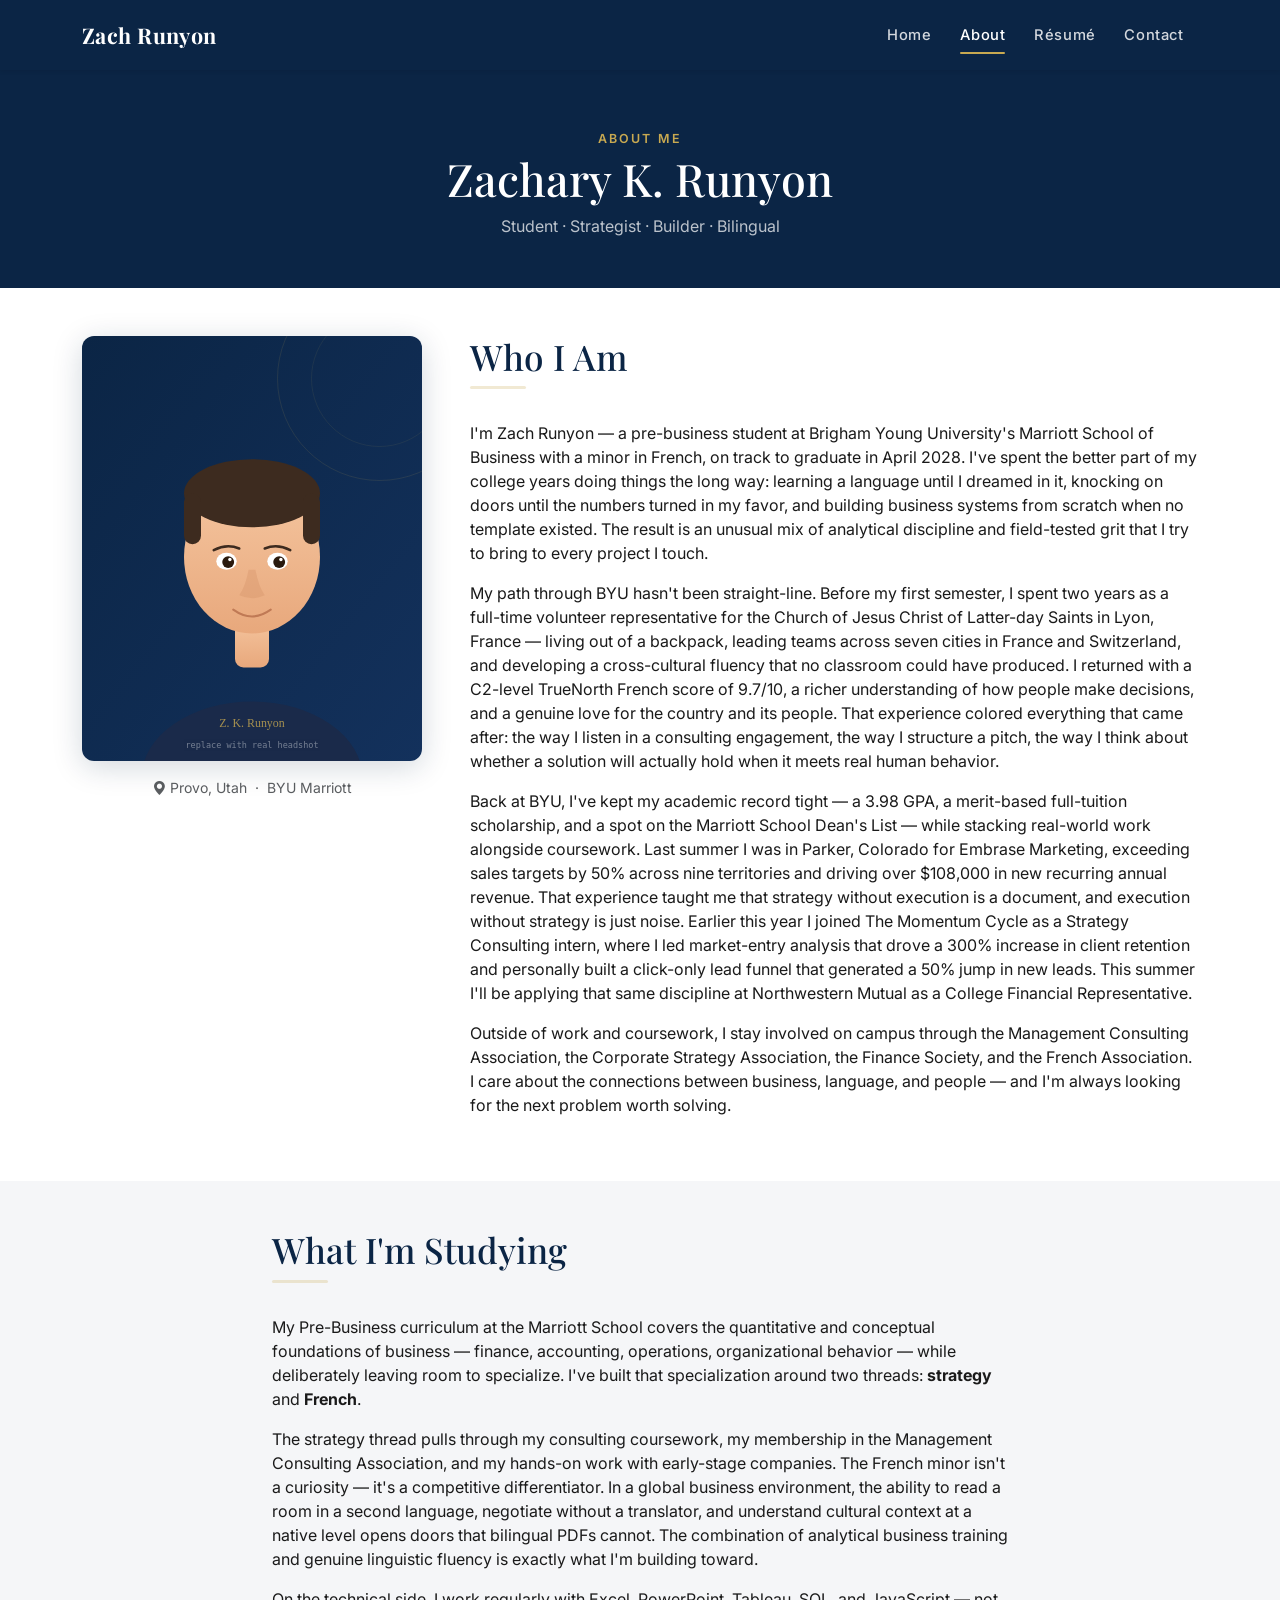
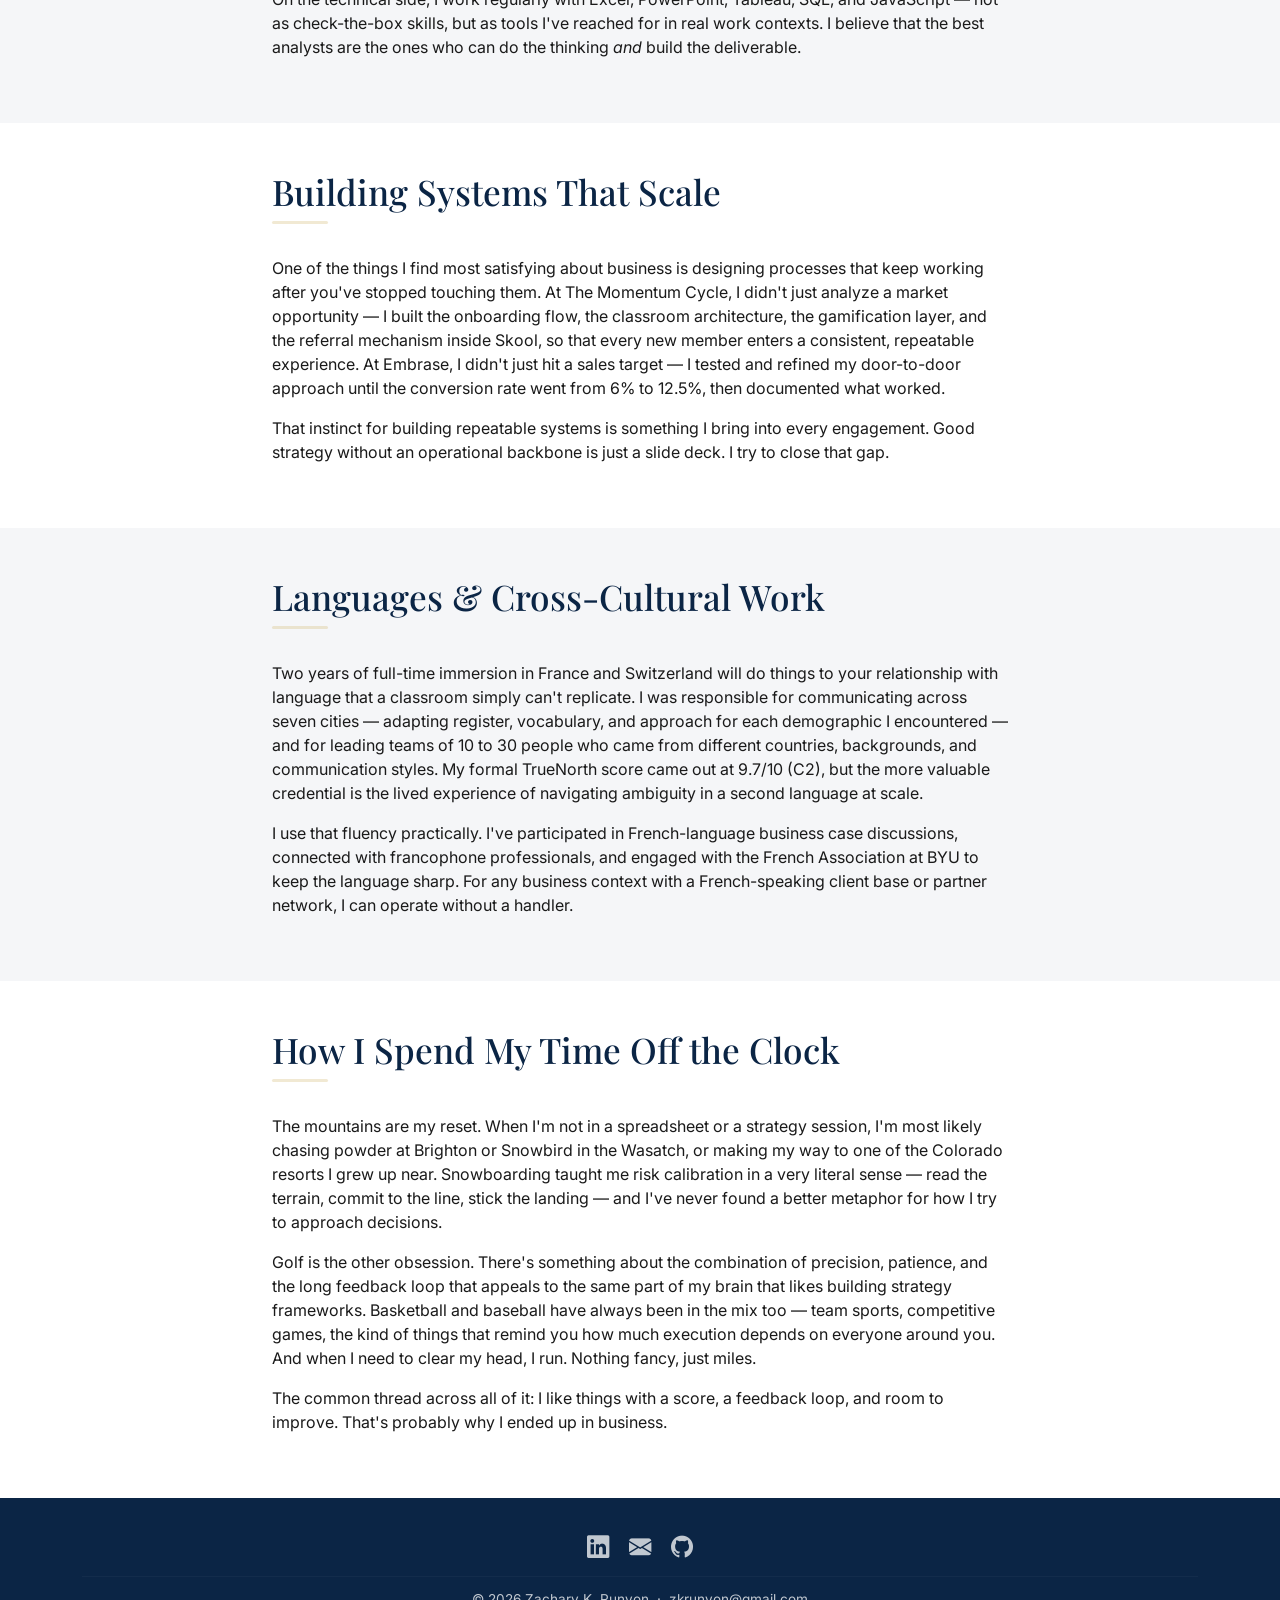
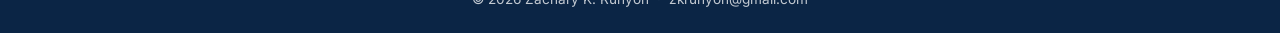
==== about.html @ 5d21259c "Add files via upload" ====
<!DOCTYPE html>
<html lang="en">
<head>
  <meta charset="UTF-8" />
  <meta name="viewport" content="width=device-width, initial-scale=1.0" />
  <title>About — Zach Runyon</title>
  <meta name="description" content="Learn about Zachary K. Runyon — BYU Marriott student, bilingual strategist with two years in France, sales professional, and outdoor enthusiast." />

  <link rel="stylesheet" href="https://cdn.jsdelivr.net/npm/bootstrap@5.3.3/dist/css/bootstrap.min.css" />
  <link rel="stylesheet" href="https://cdn.jsdelivr.net/npm/bootstrap-icons@1.11.3/font/bootstrap-icons.min.css" />
  <link rel="stylesheet" href="assets/css/pro.css" />
</head>
<body>

  <!-- ============ NAVBAR ============ -->
  <nav class="navbar navbar-expand-lg sticky-top shadow-sm">
    <div class="container">
      <a class="navbar-brand" href="index.html">Zach Runyon</a>
      <button class="navbar-toggler" type="button" data-bs-toggle="collapse" data-bs-target="#mainNav" aria-controls="mainNav" aria-expanded="false" aria-label="Toggle navigation">
        <span class="navbar-toggler-icon"></span>
      </button>
      <div class="collapse navbar-collapse" id="mainNav">
        <ul class="navbar-nav ms-auto">
          <li class="nav-item"><a class="nav-link" href="index.html">Home</a></li>
          <li class="nav-item"><a class="nav-link active" href="about.html">About</a></li>
          <li class="nav-item"><a class="nav-link" href="resume.html">Résumé</a></li>
          <li class="nav-item"><a class="nav-link" href="contact.html">Contact</a></li>
        </ul>
      </div>
    </div>
  </nav>

  <main>

    <!-- ============ PAGE HEADER ============ -->
    <section style="background-color: var(--navy); padding: 60px 0 50px;">
      <div class="container text-center text-white">
        <p class="text-uppercase mb-1" style="color: var(--gold); font-size:0.78rem; letter-spacing:0.18em; font-weight:600;">About Me</p>
        <h1 class="section-heading" style="color:#fff; font-size: clamp(2rem,4vw,2.8rem);">Zachary K. Runyon</h1>
        <p class="mb-0" style="color:rgba(255,255,255,0.72); max-width:520px; margin:0 auto; font-size:1rem;">Student · Strategist · Builder · Bilingual</p>
      </div>
    </section>

    <!-- ============ BIO ============ -->
    <section class="py-5" id="bio">
      <div class="container">
        <div class="row g-5 align-items-start">

          <!-- Portrait -->
          <div class="col-lg-4">
            <div class="portrait-wrap">
              <!-- TODO: replace with real headshot -->
              <img
                src="assets/img/portrait.svg"
                alt="Portrait of Zachary K. Runyon"
                onerror="this.src='assets/img/portrait.svg'"
              />
            </div>
            <div class="mt-3 text-center text-muted small">
              <i class="bi bi-geo-alt-fill me-1"></i>Provo, Utah &nbsp;·&nbsp; BYU Marriott
            </div>
          </div>

          <!-- Bio prose -->
          <div class="col-lg-8">
            <h2 class="section-heading mb-1">Who I Am</h2>
            <hr class="section-heading-rule" />

            <p>I'm Zach Runyon — a pre-business student at Brigham Young University's Marriott School of Business with a minor in French, on track to graduate in April 2028. I've spent the better part of my college years doing things the long way: learning a language until I dreamed in it, knocking on doors until the numbers turned in my favor, and building business systems from scratch when no template existed. The result is an unusual mix of analytical discipline and field-tested grit that I try to bring to every project I touch.</p>

            <p>My path through BYU hasn't been straight-line. Before my first semester, I spent two years as a full-time volunteer representative for the Church of Jesus Christ of Latter-day Saints in Lyon, France — living out of a backpack, leading teams across seven cities in France and Switzerland, and developing a cross-cultural fluency that no classroom could have produced. I returned with a C2-level TrueNorth French score of 9.7/10, a richer understanding of how people make decisions, and a genuine love for the country and its people. That experience colored everything that came after: the way I listen in a consulting engagement, the way I structure a pitch, the way I think about whether a solution will actually hold when it meets real human behavior.</p>

            <p>Back at BYU, I've kept my academic record tight — a 3.98 GPA, a merit-based full-tuition scholarship, and a spot on the Marriott School Dean's List — while stacking real-world work alongside coursework. Last summer I was in Parker, Colorado for Embrase Marketing, exceeding sales targets by 50% across nine territories and driving over $108,000 in new recurring annual revenue. That experience taught me that strategy without execution is a document, and execution without strategy is just noise. Earlier this year I joined The Momentum Cycle as a Strategy Consulting intern, where I led market-entry analysis that drove a 300% increase in client retention and personally built a click-only lead funnel that generated a 50% jump in new leads. This summer I'll be applying that same discipline at Northwestern Mutual as a College Financial Representative.</p>

            <p>Outside of work and coursework, I stay involved on campus through the Management Consulting Association, the Corporate Strategy Association, the Finance Society, and the French Association. I care about the connections between business, language, and people — and I'm always looking for the next problem worth solving.</p>
          </div>
        </div>
      </div>
    </section>

    <!-- ============ WHAT I'M STUDYING ============ -->
    <section class="py-5" id="strategy" style="background-color: var(--offwhite);">
      <div class="container">
        <div class="row justify-content-center">
          <div class="col-lg-8">
            <h2 class="section-heading mb-1">What I'm Studying</h2>
            <hr class="section-heading-rule" />
            <p>My Pre-Business curriculum at the Marriott School covers the quantitative and conceptual foundations of business — finance, accounting, operations, organizational behavior — while deliberately leaving room to specialize. I've built that specialization around two threads: <strong>strategy</strong> and <strong>French</strong>.</p>
            <p>The strategy thread pulls through my consulting coursework, my membership in the Management Consulting Association, and my hands-on work with early-stage companies. The French minor isn't a curiosity — it's a competitive differentiator. In a global business environment, the ability to read a room in a second language, negotiate without a translator, and understand cultural context at a native level opens doors that bilingual PDFs cannot. The combination of analytical business training and genuine linguistic fluency is exactly what I'm building toward.</p>
            <p>On the technical side, I work regularly with Excel, PowerPoint, Tableau, SQL, and JavaScript — not as check-the-box skills, but as tools I've reached for in real work contexts. I believe that the best analysts are the ones who can do the thinking <em>and</em> build the deliverable.</p>
          </div>
        </div>
      </div>
    </section>

    <!-- ============ GROWTH SYSTEMS ============ -->
    <section class="py-5" id="growth">
      <div class="container">
        <div class="row justify-content-center">
          <div class="col-lg-8">
            <h2 class="section-heading mb-1">Building Systems That Scale</h2>
            <hr class="section-heading-rule" />
            <p>One of the things I find most satisfying about business is designing processes that keep working after you've stopped touching them. At The Momentum Cycle, I didn't just analyze a market opportunity — I built the onboarding flow, the classroom architecture, the gamification layer, and the referral mechanism inside Skool, so that every new member enters a consistent, repeatable experience. At Embrase, I didn't just hit a sales target — I tested and refined my door-to-door approach until the conversion rate went from 6% to 12.5%, then documented what worked.</p>
            <p>That instinct for building repeatable systems is something I bring into every engagement. Good strategy without an operational backbone is just a slide deck. I try to close that gap.</p>
          </div>
        </div>
      </div>
    </section>

    <!-- ============ LANGUAGES ============ -->
    <section class="py-5" id="languages" style="background-color: var(--offwhite);">
      <div class="container">
        <div class="row justify-content-center">
          <div class="col-lg-8">
            <h2 class="section-heading mb-1">Languages &amp; Cross-Cultural Work</h2>
            <hr class="section-heading-rule" />
            <p>Two years of full-time immersion in France and Switzerland will do things to your relationship with language that a classroom simply can't replicate. I was responsible for communicating across seven cities — adapting register, vocabulary, and approach for each demographic I encountered — and for leading teams of 10 to 30 people who came from different countries, backgrounds, and communication styles. My formal TrueNorth score came out at 9.7/10 (C2), but the more valuable credential is the lived experience of navigating ambiguity in a second language at scale.</p>
            <p>I use that fluency practically. I've participated in French-language business case discussions, connected with francophone professionals, and engaged with the French Association at BYU to keep the language sharp. For any business context with a French-speaking client base or partner network, I can operate without a handler.</p>
          </div>
        </div>
      </div>
    </section>

    <!-- ============ OFF THE CLOCK ============ -->
    <section class="py-5" id="hobbies">
      <div class="container">
        <div class="row justify-content-center">
          <div class="col-lg-8">
            <h2 class="section-heading mb-1">How I Spend My Time Off the Clock</h2>
            <hr class="section-heading-rule" />
            <p>The mountains are my reset. When I'm not in a spreadsheet or a strategy session, I'm most likely chasing powder at Brighton or Snowbird in the Wasatch, or making my way to one of the Colorado resorts I grew up near. Snowboarding taught me risk calibration in a very literal sense — read the terrain, commit to the line, stick the landing — and I've never found a better metaphor for how I try to approach decisions.</p>
            <p>Golf is the other obsession. There's something about the combination of precision, patience, and the long feedback loop that appeals to the same part of my brain that likes building strategy frameworks. Basketball and baseball have always been in the mix too — team sports, competitive games, the kind of things that remind you how much execution depends on everyone around you. And when I need to clear my head, I run. Nothing fancy, just miles.</p>
            <p>The common thread across all of it: I like things with a score, a feedback loop, and room to improve. That's probably why I ended up in business.</p>
          </div>
        </div>
      </div>
    </section>

  </main>

  <!-- ============ FOOTER ============ -->
  <footer class="site-footer">
    <div class="container text-center">
      <div class="footer-icons mb-2">
        <a href="https://www.linkedin.com/in/zach-runyon" target="_blank" rel="noopener" aria-label="LinkedIn"><i class="bi bi-linkedin"></i></a>
        <a href="mailto:zkrunyon@gmail.com" aria-label="Email"><i class="bi bi-envelope-fill"></i></a>
        <a href="https://github.com/zkrunyon-ui" target="_blank" rel="noopener" aria-label="GitHub"><i class="bi bi-github"></i></a>
      </div>
      <hr class="footer-divider" />
      <div>&copy; <span class="js-year">2026</span> Zachary K. Runyon &nbsp;·&nbsp; <a href="mailto:zkrunyon@gmail.com">zkrunyon@gmail.com</a></div>
    </div>
  </footer>

  <script src="https://cdn.jsdelivr.net/npm/bootstrap@5.3.3/dist/js/bootstrap.bundle.min.js"></script>
  <script src="assets/js/pro.js"></script>
</body>
</html>
---- assets/css/pro.css ----
/* ============================================================
   pro.css — Bootstrap overrides for zkrunyon-ui.github.io
   Palette: navy #0B2545 · deep teal #13315C · gold #C8A951
            white · off-white #F5F6F8 · dark #1A1A1A
   ============================================================ */

/* ---- Google Fonts ----------------------------------------- */
@import url('https://fonts.googleapis.com/css2?family=Playfair+Display:wght@400;600;700&family=Inter:wght@300;400;500;600&display=swap');

/* ---- CSS Variables ---------------------------------------- */
:root {
  --navy:      #0B2545;
  --teal:      #13315C;
  --gold:      #C8A951;
  --gold-dark: #a8892e;
  --offwhite:  #F5F6F8;
  --dark:      #1A1A1A;
  --muted:     #6c757d;
  --card-shadow: 0 4px 20px rgba(11,37,69,0.10);
}

/* ---- Base ------------------------------------------------- */
body {
  font-family: 'Inter', system-ui, sans-serif;
  color: var(--dark);
  background-color: #fff;
}

h1, h2, h3, .serif {
  font-family: 'Playfair Display', Georgia, serif;
}

a {
  color: var(--navy);
  text-decoration: none;
}

a:hover {
  color: var(--gold-dark);
}

/* ---- Navbar ----------------------------------------------- */
.navbar-brand {
  font-family: 'Playfair Display', Georgia, serif;
  font-size: 1.35rem;
  font-weight: 700;
  color: #fff !important;
  letter-spacing: 0.02em;
}

.navbar {
  background-color: var(--navy) !important;
  padding: 0.85rem 0;
}

.navbar-nav .nav-link {
  color: rgba(255,255,255,0.82) !important;
  font-size: 0.92rem;
  font-weight: 500;
  letter-spacing: 0.04em;
  padding: 0.4rem 0.9rem !important;
  position: relative;
  transition: color 0.2s;
}

.navbar-nav .nav-link:hover,
.navbar-nav .nav-link.active {
  color: #fff !important;
}

.navbar-nav .nav-link.active::after {
  content: '';
  position: absolute;
  bottom: -2px;
  left: 0.9rem;
  right: 0.9rem;
  height: 2px;
  background: var(--gold);
  border-radius: 2px;
}

.navbar-toggler {
  border-color: rgba(255,255,255,0.4);
}

.navbar-toggler-icon {
  background-image: url("data:image/svg+xml,%3csvg xmlns='http://www.w3.org/2000/svg' viewBox='0 0 30 30'%3e%3cpath stroke='rgba%28255,255,255,0.85%29' stroke-linecap='round' stroke-miterlimit='10' stroke-width='2' d='M4 7h22M4 15h22M4 23h22'/%3e%3c/svg%3e");
}

/* ---- Footer ----------------------------------------------- */
.site-footer {
  background-color: var(--navy);
  color: rgba(255,255,255,0.75);
  padding: 2rem 0 1.5rem;
  font-size: 0.85rem;
}

.site-footer a {
  color: rgba(255,255,255,0.75);
  transition: color 0.2s;
}

.site-footer a:hover {
  color: var(--gold);
}

.site-footer .footer-icons a {
  font-size: 1.4rem;
  margin: 0 0.5rem;
}

.site-footer .footer-divider {
  border-color: rgba(255,255,255,0.12);
  margin: 0.75rem 0;
}

/* ---- Buttons ---------------------------------------------- */
.btn-gold {
  background-color: var(--gold);
  color: var(--navy);
  border: 2px solid var(--gold);
  font-weight: 600;
  letter-spacing: 0.04em;
  transition: background 0.2s, color 0.2s, transform 0.15s;
}

.btn-gold:hover {
  background-color: var(--gold-dark);
  border-color: var(--gold-dark);
  color: #fff;
  transform: translateY(-1px);
}

.btn-outline-gold {
  background-color: transparent;
  color: #fff;
  border: 2px solid var(--gold);
  font-weight: 600;
  letter-spacing: 0.04em;
  transition: background 0.2s, color 0.2s, transform 0.15s;
}

.btn-outline-gold:hover {
  background-color: var(--gold);
  color: var(--navy);
  transform: translateY(-1px);
}

/* ---- Hero ------------------------------------------------- */
.hero {
  background-color: var(--navy);
  background-image: url("data:image/svg+xml,%3Csvg xmlns='http://www.w3.org/2000/svg' width='600' height='600'%3E%3Cfilter id='n'%3E%3CfeTurbulence type='fractalNoise' baseFrequency='0.65' numOctaves='3' stitchTiles='stitch'/%3E%3C/filter%3E%3Crect width='600' height='600' filter='url(%23n)' opacity='0.04'/%3E%3C/svg%3E"),
    url("data:image/svg+xml,%3Csvg xmlns='http://www.w3.org/2000/svg' width='800' height='800' viewBox='0 0 800 800'%3E%3Cg fill='none' stroke='%23ffffff' stroke-width='0.6' stroke-opacity='0.06'%3E%3Cellipse cx='400' cy='400' rx='320' ry='200'/%3E%3Cellipse cx='400' cy='400' rx='260' ry='160'/%3E%3Cellipse cx='400' cy='400' rx='200' ry='120'/%3E%3Cellipse cx='400' cy='400' rx='140' ry='80'/%3E%3Cellipse cx='400' cy='400' rx='80' ry='40'/%3E%3Cpath d='M80 400 Q200 340 400 400 Q600 460 720 400'/%3E%3Cpath d='M80 440 Q200 380 400 440 Q600 500 720 440'/%3E%3Cpath d='M80 360 Q200 300 400 360 Q600 420 720 360'/%3E%3Cpath d='M80 480 Q200 420 400 480 Q600 540 720 480'/%3E%3Cpath d='M80 320 Q200 260 400 320 Q600 380 720 320'/%3E%3C/g%3E%3C/svg%3E");
  background-blend-mode: normal;
  color: #fff;
  padding: 110px 0 90px;
  position: relative;
}

.hero-headline {
  font-family: 'Playfair Display', Georgia, serif;
  font-size: clamp(2rem, 5vw, 3.4rem);
  font-weight: 700;
  line-height: 1.15;
  color: #fff;
  margin-bottom: 1.1rem;
}

.hero-headline .gold-text {
  color: var(--gold);
}

.hero-sub {
  font-size: 1.1rem;
  color: rgba(255,255,255,0.82);
  max-width: 560px;
  line-height: 1.65;
  margin-bottom: 2rem;
}

/* ---- Currently strip -------------------------------------- */
.currently-strip {
  background-color: var(--gold);
  color: var(--navy);
  padding: 0.65rem 0;
  font-size: 0.9rem;
  font-weight: 600;
  letter-spacing: 0.04em;
  text-align: center;
}

/* ---- Cards ----------------------------------------------- */
.pro-card {
  border: 1px solid rgba(11,37,69,0.08);
  border-radius: 10px;
  box-shadow: var(--card-shadow);
  transition: transform 0.2s, box-shadow 0.2s;
  height: 100%;
}

.pro-card:hover {
  transform: translateY(-4px);
  box-shadow: 0 8px 30px rgba(11,37,69,0.15);
}

.pro-card .card-icon {
  font-size: 2rem;
  color: var(--gold);
  margin-bottom: 0.75rem;
}

.pro-card .card-read-more {
  color: var(--navy);
  font-weight: 600;
  font-size: 0.9rem;
  transition: color 0.2s;
}

.pro-card .card-read-more:hover {
  color: var(--gold-dark);
}

/* ---- Section headings ------------------------------------- */
.section-heading {
  font-family: 'Playfair Display', Georgia, serif;
  font-size: clamp(1.6rem, 3vw, 2.2rem);
  color: var(--navy);
  margin-bottom: 0.5rem;
}

.section-heading-rule {
  width: 56px;
  height: 3px;
  background: var(--gold);
  border: none;
  border-radius: 2px;
  margin: 0.5rem 0 2rem 0;
}

/* ---- About page ------------------------------------------ */
.portrait-wrap {
  border-radius: 12px;
  overflow: hidden;
  box-shadow: 0 6px 30px rgba(11,37,69,0.18);
}

.portrait-wrap img {
  width: 100%;
  height: auto;
  display: block;
}

/* ---- Resume page ----------------------------------------- */
.resume-header-name {
  font-family: 'Playfair Display', Georgia, serif;
  font-size: 2.4rem;
  color: var(--navy);
  font-weight: 700;
}

.resume-contact-line {
  color: var(--muted);
  font-size: 0.9rem;
}

.resume-contact-line a {
  color: var(--muted);
}

.resume-contact-line a:hover {
  color: var(--navy);
}

.resume-section-title {
  font-family: 'Playfair Display', Georgia, serif;
  font-size: 1.2rem;
  color: var(--navy);
  text-transform: uppercase;
  letter-spacing: 0.12em;
  font-weight: 600;
  border-bottom: 2px solid var(--gold);
  padding-bottom: 0.3rem;
  margin-bottom: 1.1rem;
  margin-top: 2rem;
}

.resume-role {
  margin-bottom: 1.5rem;
}

.resume-role-company {
  font-weight: 700;
  color: var(--dark);
  font-size: 1rem;
}

.resume-role-title {
  color: var(--navy);
  font-size: 0.95rem;
  font-weight: 600;
}

.resume-role-meta {
  font-size: 0.85rem;
  color: var(--muted);
}

.resume-role ul {
  margin-top: 0.5rem;
  padding-left: 1.25rem;
  font-size: 0.93rem;
  line-height: 1.7;
}

.resume-role ul li {
  margin-bottom: 0.25rem;
}

.btn-print {
  background-color: var(--navy);
  color: #fff;
  border: none;
  padding: 0.55rem 1.4rem;
  border-radius: 6px;
  font-size: 0.9rem;
  font-weight: 600;
  cursor: pointer;
  transition: background 0.2s;
  display: inline-flex;
  align-items: center;
  gap: 0.4rem;
}

.btn-print:hover {
  background-color: var(--teal);
}

/* ---- Contact page ---------------------------------------- */
.contact-card {
  background: var(--offwhite);
  border-radius: 12px;
  padding: 1.75rem 2rem;
  text-align: center;
  box-shadow: var(--card-shadow);
  transition: transform 0.2s;
}

.contact-card:hover {
  transform: translateY(-3px);
}

.contact-card .contact-icon {
  font-size: 2rem;
  color: var(--gold);
  margin-bottom: 0.5rem;
}

.contact-card h5 {
  font-weight: 600;
  color: var(--navy);
  margin-bottom: 0.25rem;
}

.contact-card a {
  color: var(--dark);
  font-size: 0.95rem;
}

.contact-card a:hover {
  color: var(--gold-dark);
}

.contact-form-card {
  background: #fff;
  border: 1px solid rgba(11,37,69,0.1);
  border-radius: 12px;
  padding: 2rem;
  box-shadow: var(--card-shadow);
}

.form-label {
  font-weight: 500;
  color: var(--navy);
  font-size: 0.9rem;
}

.form-control:focus {
  border-color: var(--gold);
  box-shadow: 0 0 0 0.2rem rgba(200,169,81,0.2);
}

.form-note {
  font-size: 0.8rem;
  color: var(--muted);
  margin-top: 0.5rem;
}

/* ---- Map -------------------------------------------------- */
.map-container {
  border-radius: 12px;
  overflow: hidden;
  box-shadow: var(--card-shadow);
}

/* ---- Print styles ----------------------------------------- */
@media print {
  .navbar, .site-footer, .btn-print, .no-print {
    display: none !important;
  }

  body {
    font-size: 11pt;
    color: #000;
  }

  .resume-header-name {
    font-size: 22pt;
    color: #000;
  }

  .resume-section-title {
    color: #000;
    border-bottom-color: #000;
  }

  .resume-role-title {
    color: #000;
  }

  a {
    color: #000;
    text-decoration: none;
  }

  .container {
    max-width: 100% !important;
    padding: 0 !important;
  }
}
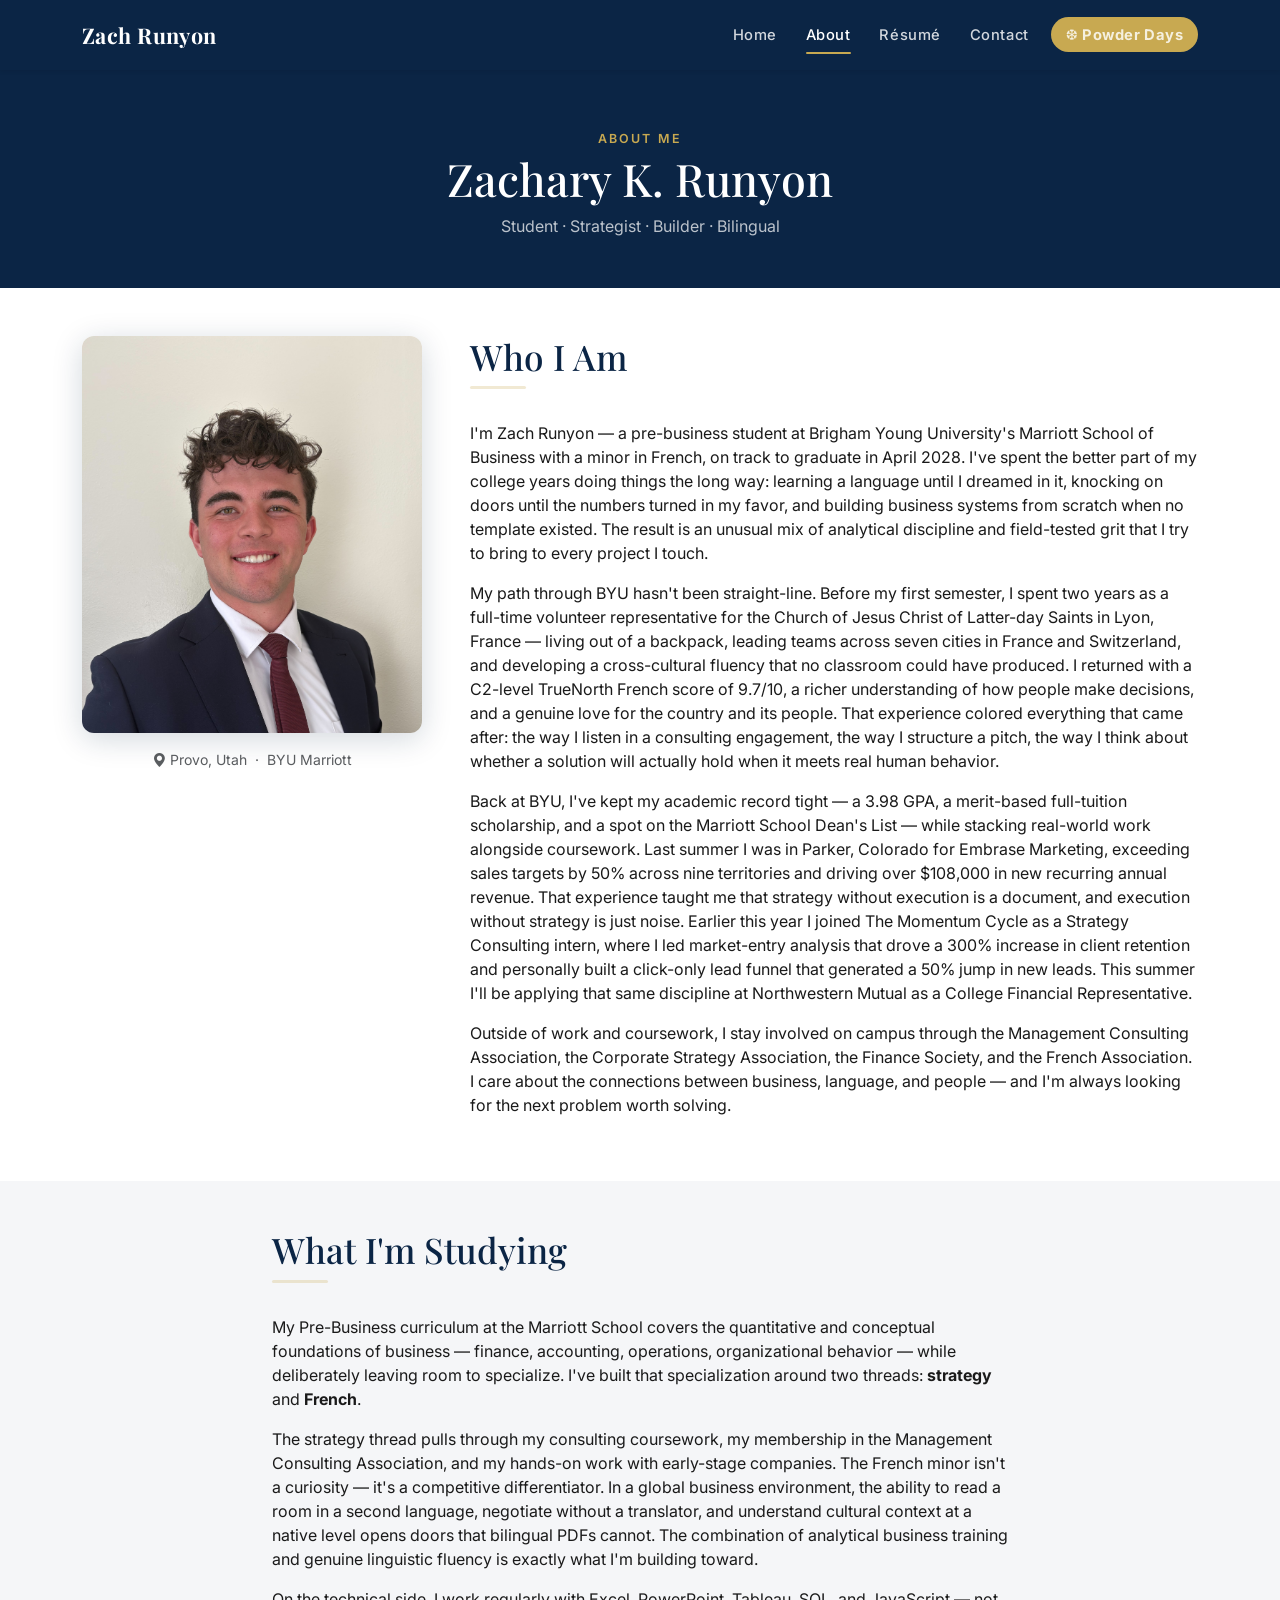
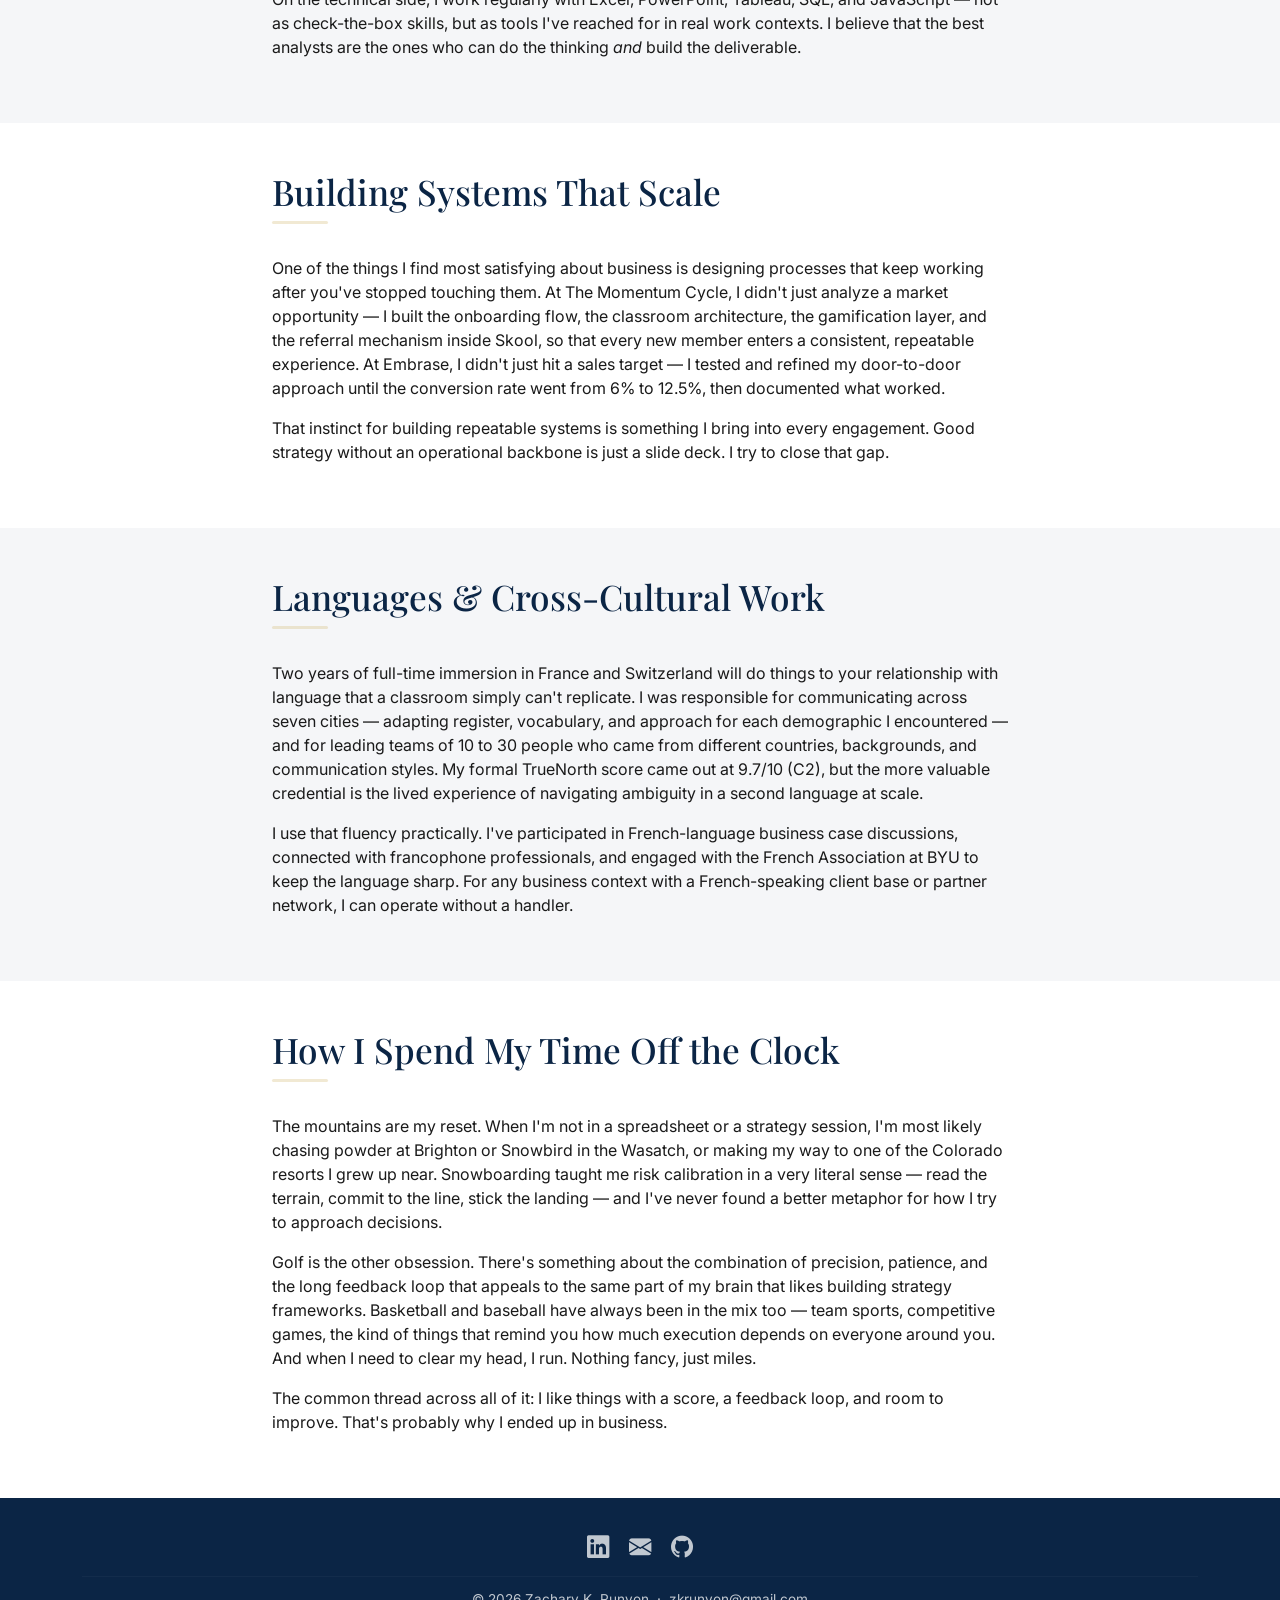
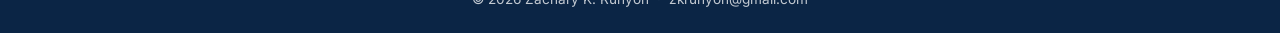
==== commit 32f08e37: "Add files via upload" ====
--- a/about.html
+++ b/about.html
@@ -25,6 +25,7 @@
           <li class="nav-item"><a class="nav-link active" href="about.html">About</a></li>
           <li class="nav-item"><a class="nav-link" href="resume.html">Résumé</a></li>
           <li class="nav-item"><a class="nav-link" href="contact.html">Contact</a></li>
+          <li class="nav-item ms-lg-2"><a class="nav-link btn btn-sm px-3 py-1" href="scratch/scratch.html" style="background:var(--gold);color:var(--navy);font-weight:700;border-radius:20px;">&#10054; Powder Days</a></li>
         </ul>
       </div>
     </div>
@@ -49,9 +50,8 @@
           <!-- Portrait -->
           <div class="col-lg-4">
             <div class="portrait-wrap">
-              <!-- TODO: replace with real headshot -->
               <img
-                src="assets/img/portrait.svg"
+                src="assets/img/portrait.jpg"
                 alt="Portrait of Zachary K. Runyon"
                 onerror="this.src='assets/img/portrait.svg'"
               />
